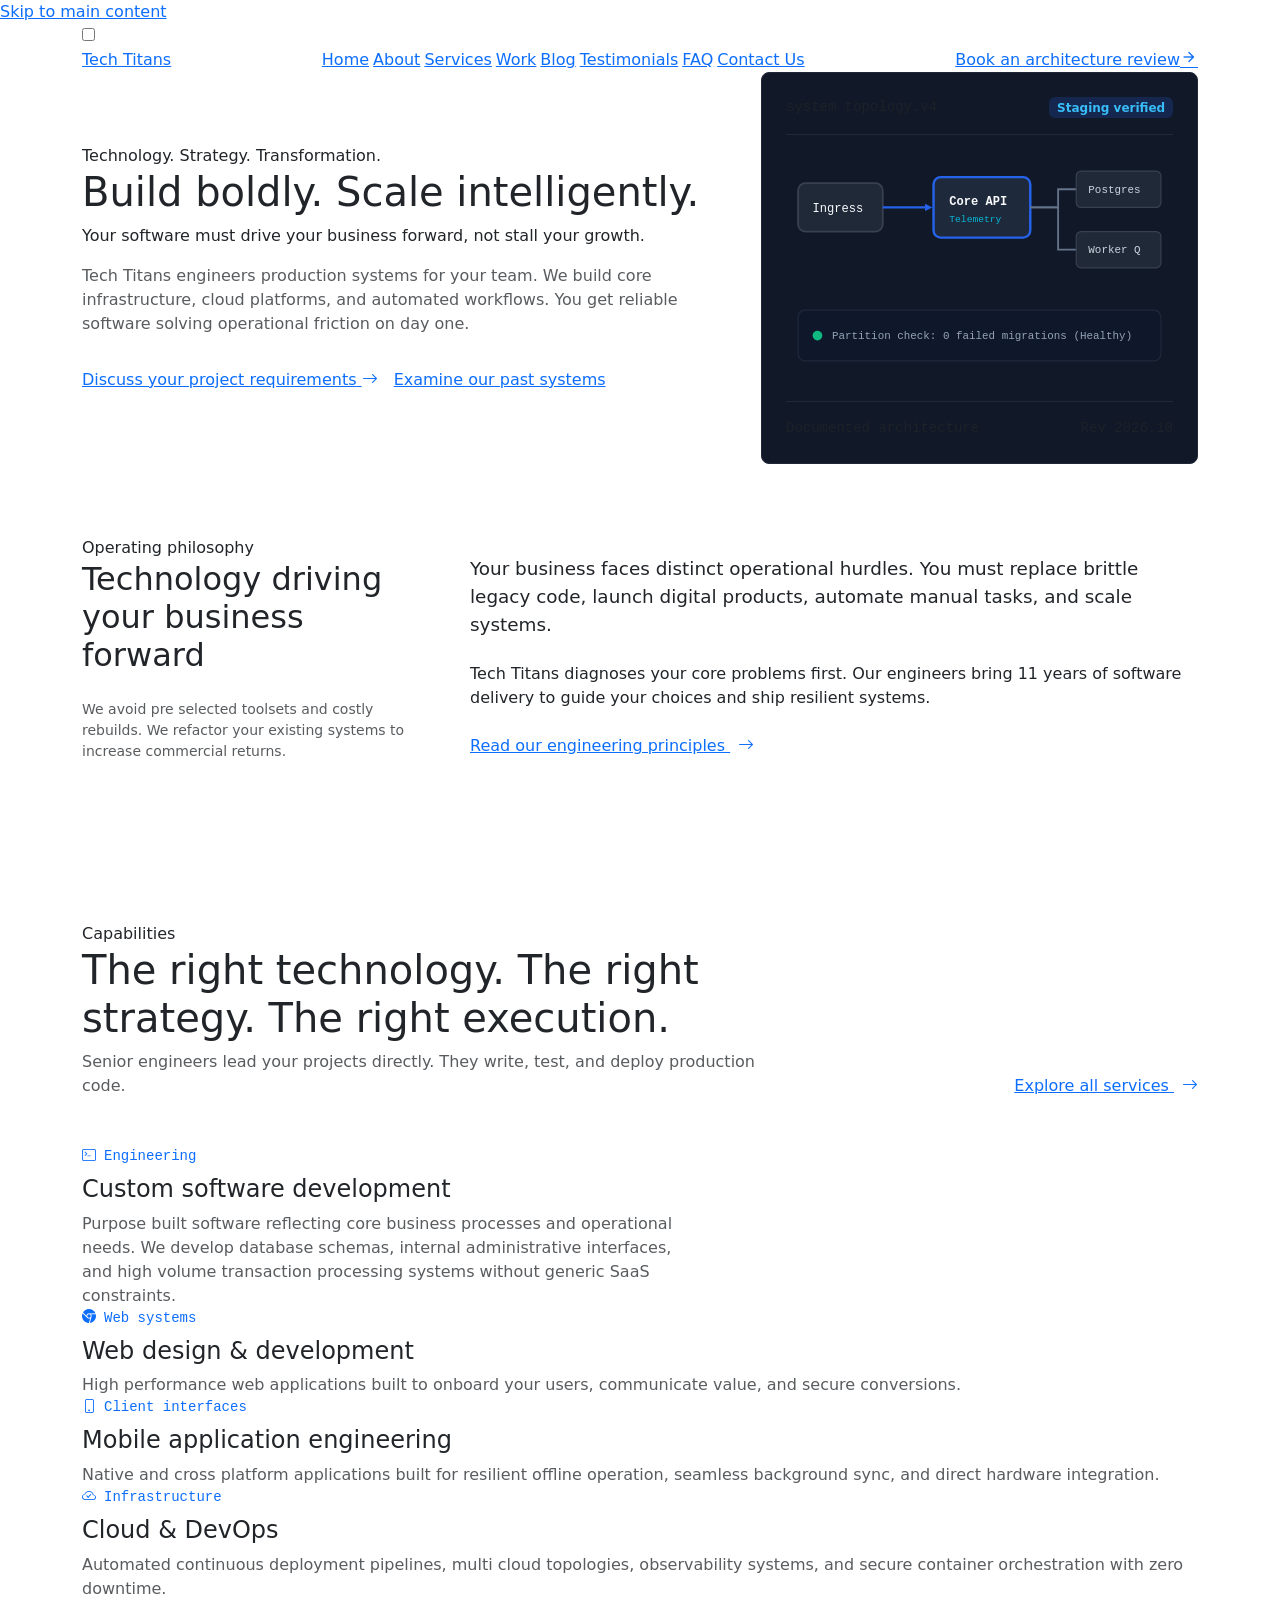
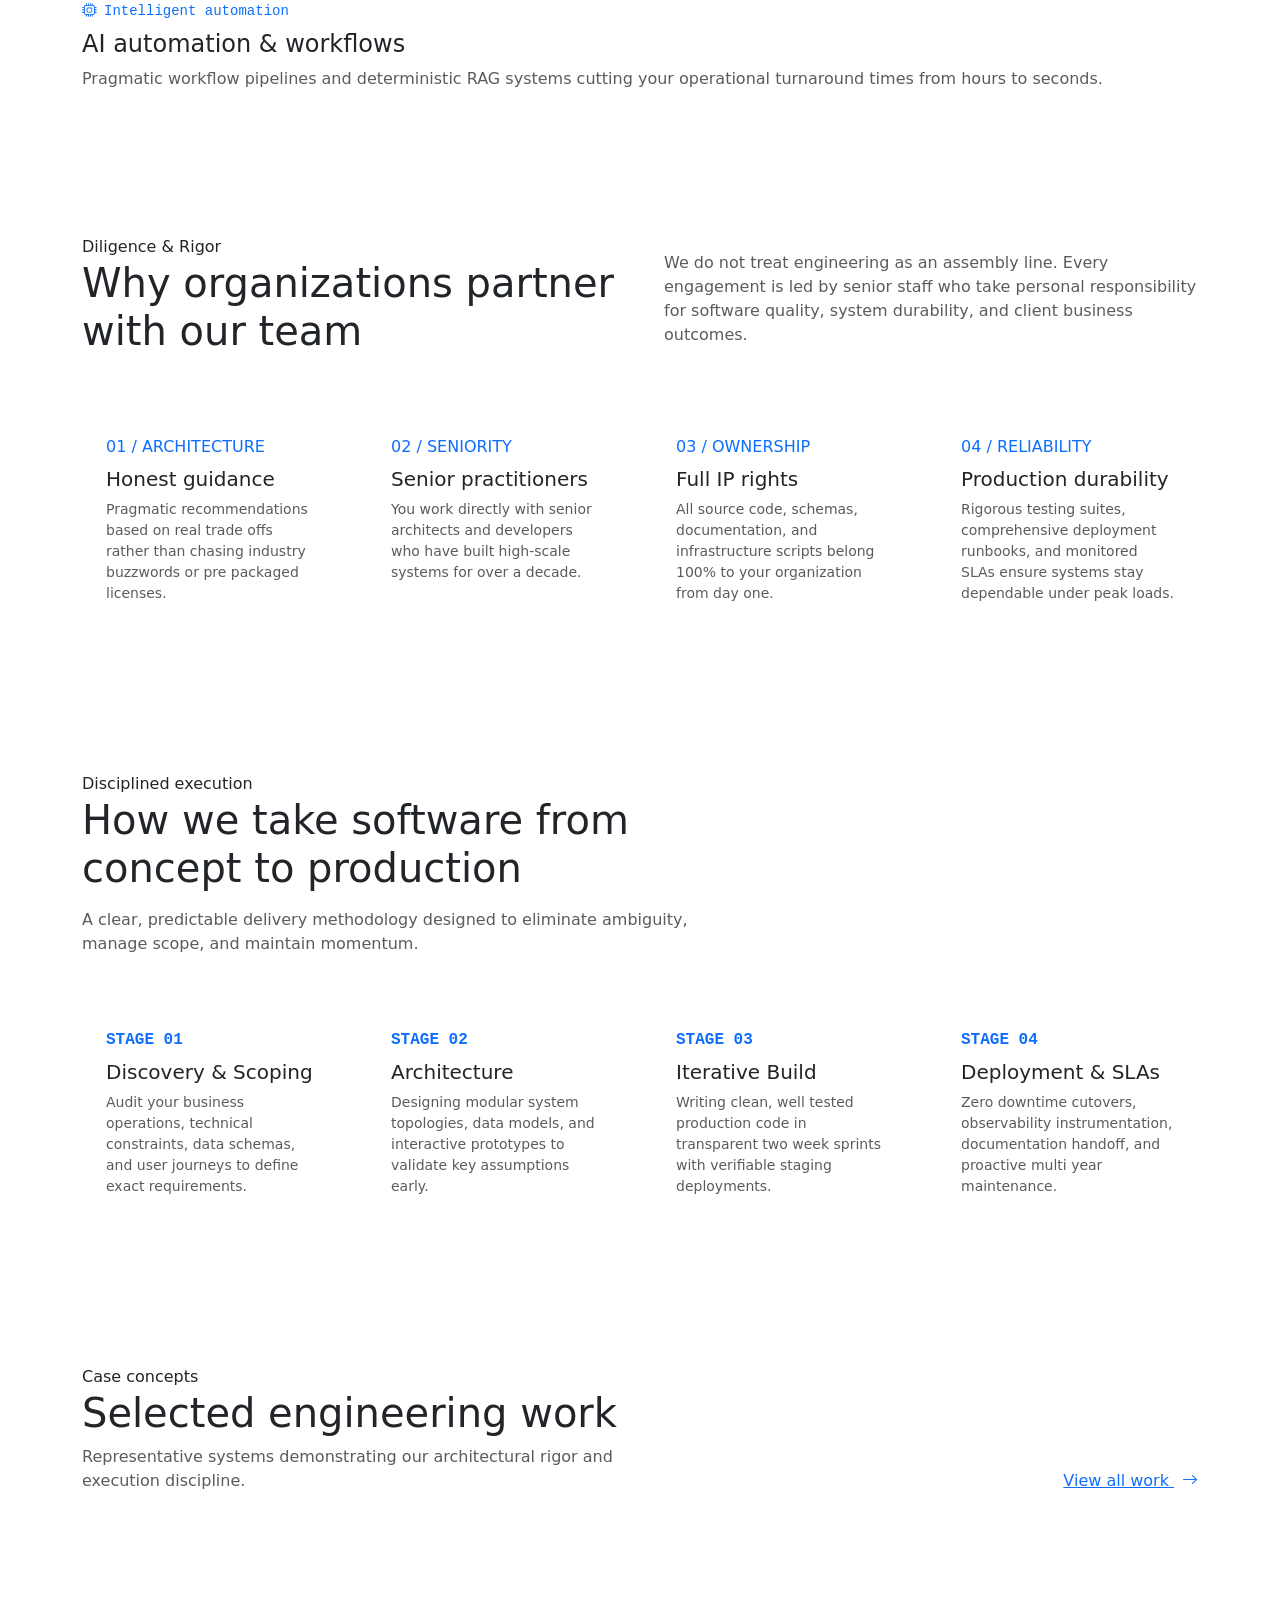
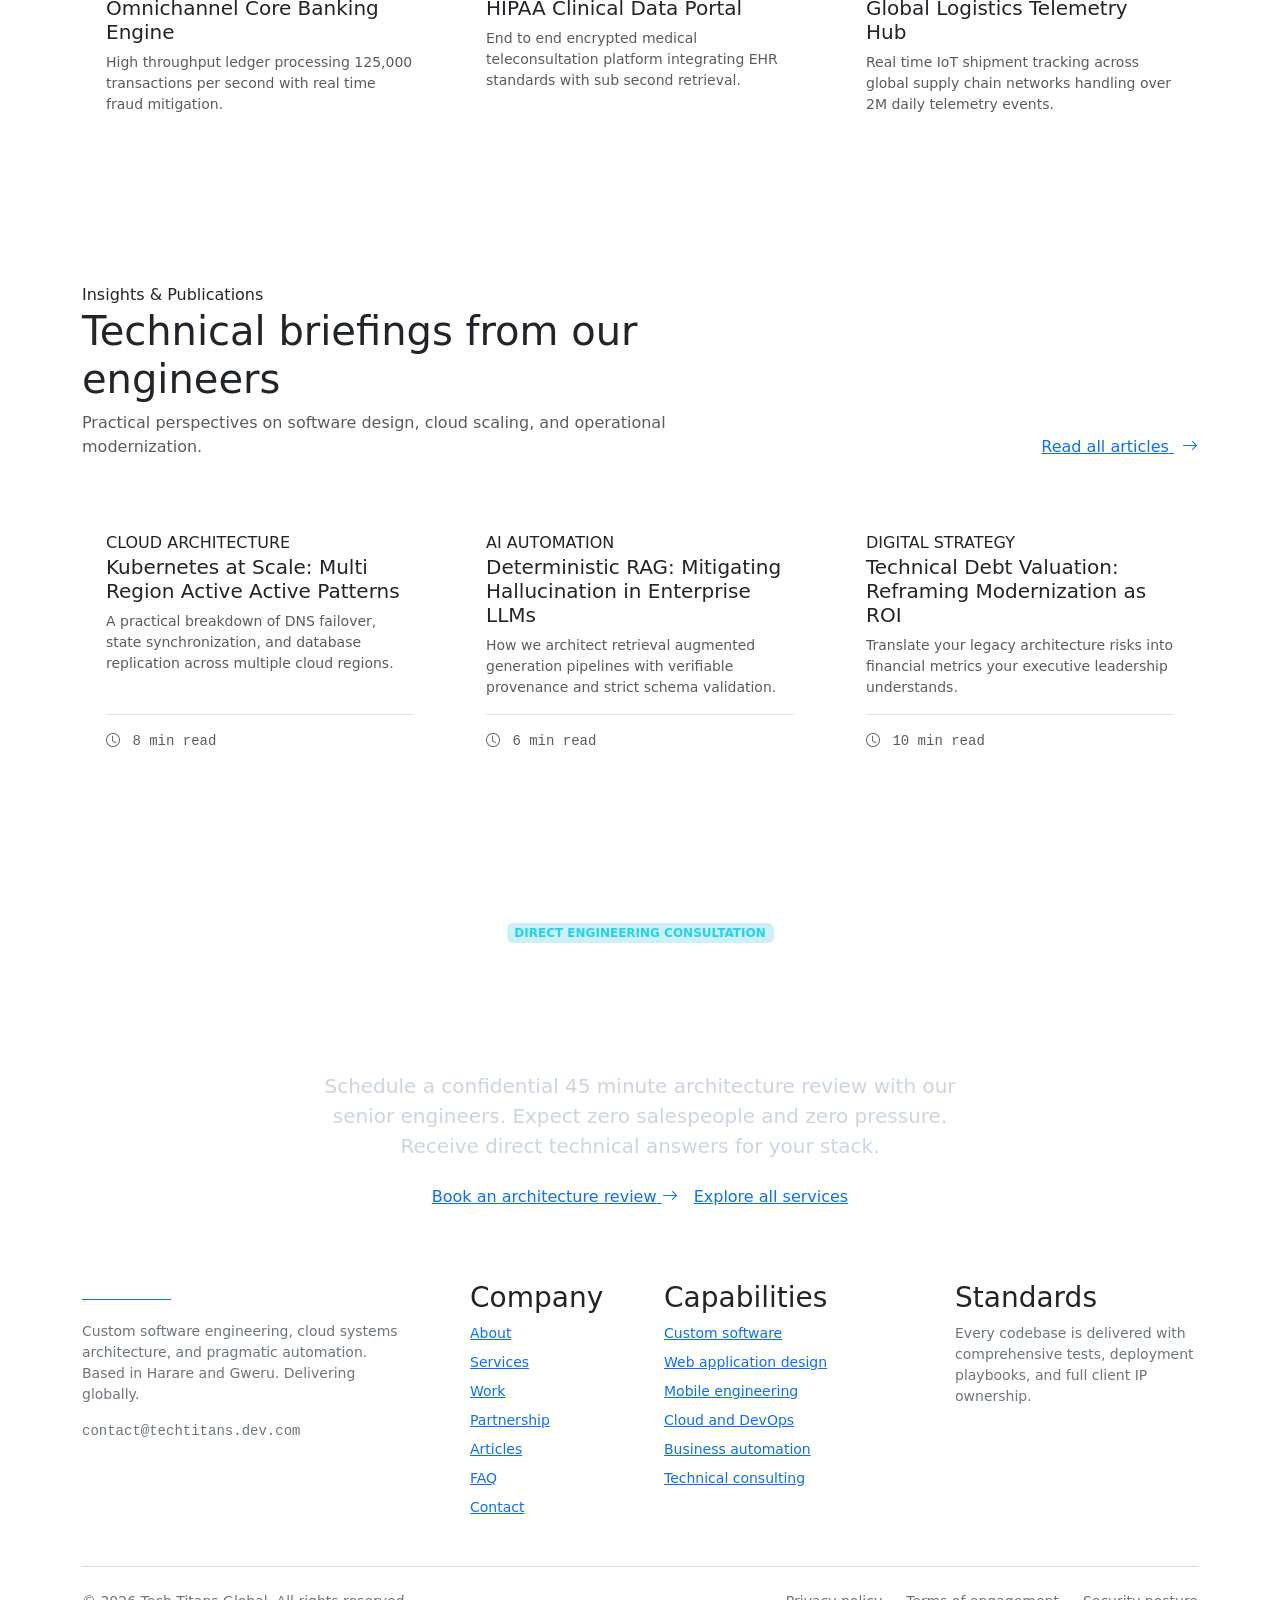
==== index.html @ 9d01aca1 "refactor: remove credibility metrics and stats sections, and strip hyphens from compound adjectives " ====
<!DOCTYPE html>
<html lang="en">
<head>
  <meta charset="UTF-8">
  <meta name="viewport" content="width=device-width, initial-scale=1.0">
  <title>Tech Titans | Custom Software Engineering &amp; Cloud Systems</title>

  <!-- Page-specific SEO metadata -->
  <meta name="description" content="Tech Titans engineers custom software, cloud infrastructure, and operational automation for mid-market and enterprise teams.">
  <meta name="keywords" content="custom software, cloud infrastructure, devops, workflow automation, technical consulting, enterprise digital systems">
  <meta name="author" content="Tech Titans Global">
  <link rel="canonical" href="https://techtitans.example.com/index.html">

  <link rel="icon" type="image/svg+xml" href="assets/icons/favicon.svg">

  <!-- Google Fonts: Manrope, Inter & Material Symbols Outlined -->
  <link rel="preconnect" href="https://fonts.googleapis.com">
  <link rel="preconnect" href="https://fonts.gstatic.com" crossorigin>
  <link href="https://fonts.googleapis.com/css2?family=Inter:wght@400;500;600;700&family=Manrope:wght@500;600;700;800&family=Material+Symbols+Outlined:opsz,wght,FILL,GRAD@24,400,0,0&display=swap" rel="stylesheet">

  <!-- Bootstrap 5.3 CSS & Icons -->
  <link href="https://cdn.jsdelivr.net/npm/bootstrap@5.3.3/dist/css/bootstrap.min.css" rel="stylesheet">
  <link rel="stylesheet" href="https://cdn.jsdelivr.net/npm/bootstrap-icons@1.11.3/font/bootstrap-icons.min.css">
  <link rel="stylesheet" href="assets/css/style.css">
</head>
<body>
  <a href="#main-content" class="skip-to-content">Skip to main content</a>

  <!-- BANNER -->
  <header role="banner" class="site-nav">
    <div class="container">
      <input type="checkbox" id="nav-toggle" class="nav-toggle-input" aria-label="Toggle navigation menu">
      <div class="d-flex align-items-center justify-content-between">
        <a href="index.html" class="brand-mark" aria-label="Tech Titans home">
          <span class="brand-square" aria-hidden="true"></span>
          <span>Tech Titans</span>
        </a>

        <nav aria-label="Primary navigation" class="d-none d-xl-flex align-items-center gap-1">
          <a href="index.html" class="nav-link-item active" aria-current="page">Home</a>
          <a href="about.html" class="nav-link-item">About</a>
          <a href="services.html" class="nav-link-item">Services</a>
          <a href="portfolio.html" class="nav-link-item">Work</a>
          <a href="blog.html" class="nav-link-item">Blog</a>
          <a href="testimonials.html" class="nav-link-item">Testimonials</a>
          <a href="faq.html" class="nav-link-item">FAQ</a>
          <a href="contact.html" class="nav-link-item">Contact Us</a>
        </nav>

        <div class="d-flex align-items-center gap-3">
          <a href="contact.html" class="action-btn action-btn-primary d-none d-sm-inline-flex">
            <span>Book an architecture review</span>
            <span class="material-symbols-outlined" style="font-size: 18px;">arrow_forward</span>
          </a>
          <label for="nav-toggle" class="nav-toggle-btn d-xl-none" aria-label="Toggle navigation menu">
            <span class="material-symbols-outlined">menu</span>
          </label>
        </div>
      </div>

      <!-- Mobile collapse menu -->
      <div class="mobile-nav-menu d-xl-none mt-3 pt-3 border-top" id="mobileNav">
        <div class="d-flex flex-column gap-1">
          <a href="index.html" class="nav-link-item active" aria-current="page">Home</a>
          <a href="about.html" class="nav-link-item">About</a>
          <a href="services.html" class="nav-link-item">Services</a>
          <a href="portfolio.html" class="nav-link-item">Work</a>
          <a href="blog.html" class="nav-link-item">Blog</a>
          <a href="testimonials.html" class="nav-link-item">Testimonials</a>
          <a href="faq.html" class="nav-link-item">FAQ</a>
          <a href="contact.html" class="nav-link-item">Contact Us</a>
          <a href="contact.html" class="action-btn action-btn-primary mt-2">
            <span>Book an architecture review</span>
          </a>
        </div>
      </div>
    </div>
  </header>

  <main id="main-content" role="main">
    <!-- 1. HERO SECTION -->
    <section class="hero-container" aria-labelledby="hero-heading">
      <div class="container">
        <div class="row align-items-center g-5">
          <div class="col-lg-7">
            <span class="eyebrow">Technology. Strategy. Transformation.</span>
            <h1 id="hero-heading" class="hero-title">
              Build boldly. Scale intelligently.
            </h1>
            <p class="hero-deck">
              Your software must drive your business forward, not stall your growth.
            </p>
            <p class="text-muted mb-4" style="max-width: 38rem;">
              Tech Titans engineers production systems for your team. We build core infrastructure, cloud platforms, and automated workflows. You get reliable software solving operational friction on day one.
            </p>

            <div class="d-flex flex-wrap gap-3 pt-2">
              <a href="contact.html" class="action-btn action-btn-primary">
                <span>Discuss your project requirements</span>
                <i class="bi bi-arrow-right"></i>
              </a>
              <a href="portfolio.html" class="action-btn action-btn-secondary">
                <span>Examine our past systems</span>
              </a>
            </div>
          </div>

          <!-- Technical Schematic Visual -->
          <div class="col-lg-5">
            <div class="hero-schematic p-4 border rounded-3" style="background-color: #111827; border-color: #1F2937 !important;">
              <div class="d-flex justify-content-between align-items-center pb-3 border-bottom" style="border-color: #1F2937 !important;">
                <span class="small font-monospace text-muted">system topology.v4</span>
                <span class="badge" style="background-color: rgba(37, 99, 235, 0.2); color: #38BDF8; font-weight: 600;">Staging verified</span>
              </div>
              <div class="my-4">
                <svg viewBox="0 0 320 180" class="w-100 h-auto" style="display: block;" role="img" aria-label="System architecture blueprint illustrating secure API gateway routing to core services and partitioned storage">
                  <rect x="10" y="20" width="70" height="40" rx="6" fill="#1F2937" stroke="#374151" stroke-width="1.5"/>
                  <text x="22" y="44" fill="#F8FAFC" font-size="10" font-family="'Geist Mono', monospace">Ingress</text>
                  <line x1="80" y1="40" x2="115" y2="40" stroke="#2563EB" stroke-width="2"/>
                  <polygon points="115,37 121,40 115,43" fill="#2563EB"/>

                  <rect x="122" y="15" width="80" height="50" rx="6" fill="#1E293B" stroke="#2563EB" stroke-width="2"/>
                  <text x="135" y="38" fill="#F8FAFC" font-size="10" font-family="'Geist Mono', monospace" font-weight="600">Core API</text>
                  <text x="135" y="52" fill="#06B6D4" font-size="8" font-family="'Geist Mono', monospace">Telemetry</text>

                  <path d="M 202 40 L 225 40 L 225 25 L 240 25" fill="none" stroke="#64748B" stroke-width="1.5"/>
                  <path d="M 202 40 L 225 40 L 225 75 L 240 75" fill="none" stroke="#64748B" stroke-width="1.5"/>

                  <rect x="240" y="10" width="70" height="30" rx="4" fill="#1F2937" stroke="#374151"/>
                  <text x="250" y="28" fill="#CBD5E1" font-size="9" font-family="'Geist Mono', monospace">Postgres</text>

                  <rect x="240" y="60" width="70" height="30" rx="4" fill="#1F2937" stroke="#374151"/>
                  <text x="250" y="78" fill="#CBD5E1" font-size="9" font-family="'Geist Mono', monospace">Worker Q</text>

                  <rect x="10" y="125" width="300" height="42" rx="6" fill="#0F172A" stroke="#1E293B"/>
                  <circle cx="26" cy="146" r="4" fill="#10B981"/>
                  <text x="38" y="149" fill="#94A3B8" font-size="9" font-family="'Geist Mono', monospace">Partition check: 0 failed migrations (Healthy)</text>
                </svg>
              </div>
              <div class="pt-3 border-top d-flex justify-content-between align-items-center" style="border-color: #1F2937 !important;">
                <span class="small text-muted font-monospace">Documented architecture</span>
                <span class="small font-monospace text-muted">Rev 2026.10</span>
              </div>
            </div>
          </div>
        </div>
      </div>
    </section>

    <!-- 2. INTRODUCTION SECTION -->
    <section class="section-canvas py-5" aria-labelledby="intro-heading">
      <div class="container py-4">
        <div class="row g-5 align-items-center">
          <div class="col-lg-4">
            <span class="eyebrow">Operating philosophy</span>
            <h2 id="intro-heading" class="h2 mb-4">Technology driving your business forward</h2>
            <p class="text-muted small">
              We avoid pre selected toolsets and costly rebuilds. We refactor your existing systems to increase commercial returns.
            </p>
          </div>
          <div class="col-lg-8">
            <p class="lead text-dark mb-4" style="font-size: 1.15rem; font-weight: 500;">
              Your business faces distinct operational hurdles. You must replace brittle legacy code, launch digital products, automate manual tasks, and scale systems.
            </p>
            <p class="text-body mb-4">
              Tech Titans diagnoses your core problems first. Our engineers bring 11 years of software delivery to guide your choices and ship resilient systems.
            </p>
            <div>
              <a href="about.html" class="action-btn action-btn-secondary">
                <span>Read our engineering principles</span>
                <i class="bi bi-arrow-right ms-2"></i>
              </a>
            </div>
          </div>
        </div>
      </div>
    </section>

    <!-- 4. SERVICES OVERVIEW (IN-CARD LINKS REMOVED) -->
    <section class="section-canvas py-5" aria-labelledby="services-heading">
      <div class="container py-4">
        <div class="d-flex flex-column flex-md-row justify-content-between align-items-md-end gap-3 mb-5">
          <div style="max-width: 44rem;">
            <span class="eyebrow">Capabilities</span>
            <h2 id="services-heading" class="h1 mb-2">
              The right technology. The right strategy. The right execution.
            </h2>
            <p class="text-muted mb-0">
              Senior engineers lead your projects directly. They write, test, and deploy production code.
            </p>
          </div>
          <a href="services.html" class="action-btn action-btn-secondary">
            <span>Explore all services</span>
            <i class="bi bi-arrow-right ms-2"></i>
          </a>
        </div>

        <div class="bento-grid">
          <!-- Item 1: Custom software -->
          <div class="bento-cell bento-col-8">
            <span class="font-monospace small text-primary mb-2 d-block"><i class="bi bi-terminal me-2"></i>Engineering</span>
            <h3 class="h4 mb-2 text-dark">Custom software development</h3>
            <p class="text-muted mb-0" style="max-width: 38rem;">
              Purpose built software reflecting core business processes and operational needs. We develop database schemas, internal administrative interfaces, and high volume transaction processing systems without generic SaaS constraints.
            </p>
          </div>

          <!-- Item 2: Web systems -->
          <div class="bento-cell bento-col-4">
            <span class="font-monospace small text-primary mb-2 d-block"><i class="bi bi-browser-chrome me-2"></i>Web systems</span>
            <h3 class="h4 mb-2 text-dark">Web design &amp; development</h3>
            <p class="text-muted mb-0">
              High performance web applications built to onboard your users, communicate value, and secure conversions.
            </p>
          </div>

          <!-- Item 3: Mobile development -->
          <div class="bento-cell bento-col-4">
            <span class="font-monospace small text-primary mb-2 d-block"><i class="bi bi-phone me-2"></i>Client interfaces</span>
            <h3 class="h4 mb-2 text-dark">Mobile application engineering</h3>
            <p class="text-muted mb-0">
              Native and cross platform applications built for resilient offline operation, seamless background sync, and direct hardware integration.
            </p>
          </div>

          <!-- Item 4: Cloud infrastructure -->
          <div class="bento-cell bento-col-4">
            <span class="font-monospace small text-primary mb-2 d-block"><i class="bi bi-cloud-check me-2"></i>Infrastructure</span>
            <h3 class="h4 mb-2 text-dark">Cloud &amp; DevOps</h3>
            <p class="text-muted mb-0">
              Automated continuous deployment pipelines, multi cloud topologies, observability systems, and secure container orchestration with zero downtime.
            </p>
          </div>

          <!-- Item 5: AI & Automation -->
          <div class="bento-cell bento-col-4">
            <span class="font-monospace small text-primary mb-2 d-block"><i class="bi bi-cpu me-2"></i>Intelligent automation</span>
            <h3 class="h4 mb-2 text-dark">AI automation &amp; workflows</h3>
            <p class="text-muted mb-0">
              Pragmatic workflow pipelines and deterministic RAG systems cutting your operational turnaround times from hours to seconds.
            </p>
          </div>
        </div>
      </div>
    </section>

    <!-- 5. WHY TECH TITANS -->
    <section class="section-striped py-5" aria-labelledby="why-heading">
      <div class="container py-4">
        <div class="row g-5 align-items-center mb-5">
          <div class="col-lg-6">
            <span class="eyebrow">Diligence &amp; Rigor</span>
            <h2 id="why-heading" class="h1">Why organizations partner with our team</h2>
          </div>
          <div class="col-lg-6">
            <p class="text-muted mb-0">
              We do not treat engineering as an assembly line. Every engagement is led by senior staff who take personal responsibility for software quality, system durability, and client business outcomes.
            </p>
          </div>
        </div>

        <div class="row g-4">
          <div class="col-md-6 col-lg-3">
            <div class="diligence-box p-4 h-100">
              <div class="eyebrow text-primary mb-2">01 / ARCHITECTURE</div>
              <h3 class="h5 mb-2 text-dark">Honest guidance</h3>
              <p class="text-muted small mb-0">
                Pragmatic recommendations based on real trade offs rather than chasing industry buzzwords or pre packaged licenses.
              </p>
            </div>
          </div>
          <div class="col-md-6 col-lg-3">
            <div class="diligence-box p-4 h-100">
              <div class="eyebrow text-primary mb-2">02 / SENIORITY</div>
              <h3 class="h5 mb-2 text-dark">Senior practitioners</h3>
              <p class="text-muted small mb-0">
                You work directly with senior architects and developers who have built high-scale systems for over a decade.
              </p>
            </div>
          </div>
          <div class="col-md-6 col-lg-3">
            <div class="diligence-box p-4 h-100">
              <div class="eyebrow text-primary mb-2">03 / OWNERSHIP</div>
              <h3 class="h5 mb-2 text-dark">Full IP rights</h3>
              <p class="text-muted small mb-0">
                All source code, schemas, documentation, and infrastructure scripts belong 100% to your organization from day one.
              </p>
            </div>
          </div>
          <div class="col-md-6 col-lg-3">
            <div class="diligence-box p-4 h-100">
              <div class="eyebrow text-primary mb-2">04 / RELIABILITY</div>
              <h3 class="h5 mb-2 text-dark">Production durability</h3>
              <p class="text-muted small mb-0">
                Rigorous testing suites, comprehensive deployment runbooks, and monitored SLAs ensure systems stay dependable under peak loads.
              </p>
            </div>
          </div>
        </div>
      </div>
    </section>

    <!-- 6. DELIVERY PROCESS -->
    <section class="section-canvas py-5" aria-labelledby="process-heading">
      <div class="container py-4">
        <div class="mb-5" style="max-width: 42rem;">
          <span class="eyebrow">Disciplined execution</span>
          <h2 id="process-heading" class="h1 mb-3">How we take software from concept to production</h2>
          <p class="text-muted">
            A clear, predictable delivery methodology designed to eliminate ambiguity, manage scope, and maintain momentum.
          </p>
        </div>

        <div class="row g-4">
          <div class="col-md-6 col-lg-3">
            <div class="process-card p-4 h-100">
              <span class="stage-index text-primary font-monospace fw-bold mb-2 d-block">STAGE 01</span>
              <h3 class="h5 mb-2 text-dark">Discovery &amp; Scoping</h3>
              <p class="text-muted small mb-0">
                Audit your business operations, technical constraints, data schemas, and user journeys to define exact requirements.
              </p>
            </div>
          </div>
          <div class="col-md-6 col-lg-3">
            <div class="process-card p-4 h-100">
              <span class="stage-index text-primary font-monospace fw-bold mb-2 d-block">STAGE 02</span>
              <h3 class="h5 mb-2 text-dark">Architecture</h3>
              <p class="text-muted small mb-0">
                Designing modular system topologies, data models, and interactive prototypes to validate key assumptions early.
              </p>
            </div>
          </div>
          <div class="col-md-6 col-lg-3">
            <div class="process-card p-4 h-100">
              <span class="stage-index text-primary font-monospace fw-bold mb-2 d-block">STAGE 03</span>
              <h3 class="h5 mb-2 text-dark">Iterative Build</h3>
              <p class="text-muted small mb-0">
                Writing clean, well tested production code in transparent two week sprints with verifiable staging deployments.
              </p>
            </div>
          </div>
          <div class="col-md-6 col-lg-3">
            <div class="process-card p-4 h-100">
              <span class="stage-index text-primary font-monospace fw-bold mb-2 d-block">STAGE 04</span>
              <h3 class="h5 mb-2 text-dark">Deployment &amp; SLAs</h3>
              <p class="text-muted small mb-0">
                Zero downtime cutovers, observability instrumentation, documentation handoff, and proactive multi year maintenance.
              </p>
            </div>
          </div>
        </div>
      </div>
    </section>

    <!-- 7. PORTFOLIO SNAPSHOT (IN-CARD LINKS REMOVED) -->
    <section class="section-striped py-5" aria-labelledby="portfolio-heading">
      <div class="container py-4">
        <div class="d-flex flex-column flex-md-row justify-content-between align-items-md-end gap-3 mb-5">
          <div style="max-width: 38rem;">
            <span class="eyebrow">Case concepts</span>
            <h2 id="portfolio-heading" class="h1 mb-2">Selected engineering work</h2>
            <p class="text-muted mb-0">Representative systems demonstrating our architectural rigor and execution discipline.</p>
          </div>
          <a href="portfolio.html" class="action-btn action-btn-secondary">
            <span>View all work</span>
            <i class="bi bi-arrow-right ms-2"></i>
          </a>
        </div>

        <div class="row g-4">
          <div class="col-lg-4">
            <div class="case-card h-100 overflow-hidden">
              <div class="p-4">
                <span class="badge mb-2">FINTECH</span>
                <h3 class="h5 mb-2 text-dark">Omnichannel Core Banking Engine</h3>
                <p class="text-muted small mb-0">High throughput ledger processing 125,000 transactions per second with real time fraud mitigation.</p>
              </div>
            </div>
          </div>
          <div class="col-lg-4">
            <div class="case-card h-100 overflow-hidden">
              <div class="p-4">
                <span class="badge mb-2">HEALTHCARE</span>
                <h3 class="h5 mb-2 text-dark">HIPAA Clinical Data Portal</h3>
                <p class="text-muted small mb-0">End to end encrypted medical teleconsultation platform integrating EHR standards with sub second retrieval.</p>
              </div>
            </div>
          </div>
          <div class="col-lg-4">
            <div class="case-card h-100 overflow-hidden">
              <div class="p-4">
                <span class="badge mb-2">LOGISTICS</span>
                <h3 class="h5 mb-2 text-dark">Global Logistics Telemetry Hub</h3>
                <p class="text-muted small mb-0">Real time IoT shipment tracking across global supply chain networks handling over 2M daily telemetry events.</p>
              </div>
            </div>
          </div>
        </div>
      </div>
    </section>

    <!-- 8. RECENT BRIEFINGS (IN-CARD LINKS REMOVED) -->
    <section class="section-canvas py-5" aria-labelledby="articles-heading">
      <div class="container py-4">
        <div class="d-flex flex-column flex-md-row justify-content-between align-items-md-end gap-3 mb-5">
          <div style="max-width: 38rem;">
            <span class="eyebrow">Insights &amp; Publications</span>
            <h2 id="articles-heading" class="h1 mb-2">Technical briefings from our engineers</h2>
            <p class="text-muted mb-0">Practical perspectives on software design, cloud scaling, and operational modernization.</p>
          </div>
          <a href="blog.html" class="action-btn action-btn-secondary">
            <span>Read all articles</span>
            <i class="bi bi-arrow-right ms-2"></i>
          </a>
        </div>

        <div class="row g-4">
          <div class="col-md-6 col-lg-4">
            <div class="article-grid-card p-4 h-100 d-flex flex-column justify-content-between">
              <div>
                <span class="article-cat-tag mb-3">CLOUD ARCHITECTURE</span>
                <h3 class="h5 mb-2 text-dark">Kubernetes at Scale: Multi Region Active Active Patterns</h3>
                <p class="text-muted small mb-0">A practical breakdown of DNS failover, state synchronization, and database replication across multiple cloud regions.</p>
              </div>
              <div class="pt-3 mt-3 border-top text-muted small font-monospace">
                <span><i class="bi bi-clock me-1"></i> 8 min read</span>
              </div>
            </div>
          </div>

          <div class="col-md-6 col-lg-4">
            <div class="article-grid-card p-4 h-100 d-flex flex-column justify-content-between">
              <div>
                <span class="article-cat-tag mb-3">AI AUTOMATION</span>
                <h3 class="h5 mb-2 text-dark">Deterministic RAG: Mitigating Hallucination in Enterprise LLMs</h3>
                <p class="text-muted small mb-0">How we architect retrieval augmented generation pipelines with verifiable provenance and strict schema validation.</p>
              </div>
              <div class="pt-3 mt-3 border-top text-muted small font-monospace">
                <span><i class="bi bi-clock me-1"></i> 6 min read</span>
              </div>
            </div>
          </div>

          <div class="col-md-6 col-lg-4">
            <div class="article-grid-card p-4 h-100 d-flex flex-column justify-content-between">
              <div>
                <span class="article-cat-tag mb-3">DIGITAL STRATEGY</span>
                <h3 class="h5 mb-2 text-dark">Technical Debt Valuation: Reframing Modernization as ROI</h3>
                <p class="text-muted small mb-0">Translate your legacy architecture risks into financial metrics your executive leadership understands.</p>
              </div>
              <div class="pt-3 mt-3 border-top text-muted small font-monospace">
                <span><i class="bi bi-clock me-1"></i> 10 min read</span>
              </div>
            </div>
          </div>
        </div>
      </div>
    </section>

    <!-- 9. CTA WELL -->
    <section class="section-striped py-5" aria-labelledby="cta-heading">
      <div class="container py-4">
        <div class="cta-well text-center" style="max-width: 54rem; margin: 0 auto;">
          <span class="badge mb-3" style="background-color: rgba(6, 182, 212, 0.2) !important; color: #22D3EE !important; border-color: rgba(6, 182, 212, 0.4) !important;">
            DIRECT ENGINEERING CONSULTATION
          </span>
          <h2 id="cta-heading" class="display-6 fw-bold mb-3 text-white">Ready to modernize your technical infrastructure?</h2>
          <p class="lead mb-4 mx-auto" style="max-width: 42rem; color: #CBD5E1;">
            Schedule a confidential 45 minute architecture review with our senior engineers. Expect zero salespeople and zero pressure. Receive direct technical answers for your stack.
          </p>
          <div class="d-flex flex-wrap justify-content-center gap-3">
            <a href="contact.html" class="action-btn action-btn-primary">
              <span>Book an architecture review</span>
              <i class="bi bi-arrow-right"></i>
            </a>
            <a href="services.html" class="action-btn action-btn-secondary">
              <span>Explore all services</span>
            </a>
          </div>
        </div>
      </div>
    </section>
  </main>

  <!-- STANDARDIZED BOOTSTRAP FOOTER -->
  <footer role="contentinfo" class="site-footer">
    <div class="container">
      <div class="row g-4 g-lg-5 mb-5">
        <div class="col-lg-4">
          <a href="index.html" class="brand-mark mb-3 d-inline-flex" aria-label="Tech Titans home">
            <span class="brand-square" aria-hidden="true"></span>
            <span class="text-white">Tech Titans</span>
          </a>
          <p class="text-secondary small pe-lg-4 mb-3">
            Custom software engineering, cloud systems architecture, and pragmatic automation. Based in Harare and Gweru. Delivering globally.
          </p>
          <div class="font-monospace small">
            <a href="mailto:contact@techtitans.example.com" class="text-secondary text-decoration-none">
              contact@techtitans.dev.com
            </a>
          </div>
        </div>

        <div class="col-6 col-md-3 col-lg-2">
          <h3 class="footer-col-title">Company</h3>
          <ul class="list-unstyled mb-0 d-flex flex-column gap-2 small">
            <li><a href="about.html">About</a></li>
            <li><a href="services.html">Services</a></li>
            <li><a href="portfolio.html">Work</a></li>
            <li><a href="testimonials.html">Partnership</a></li>
            <li><a href="blog.html">Articles</a></li>
            <li><a href="faq.html">FAQ</a></li>
            <li><a href="contact.html">Contact</a></li>
          </ul>
        </div>

        <div class="col-6 col-md-3 col-lg-3">
          <h3 class="footer-col-title">Capabilities</h3>
          <ul class="list-unstyled mb-0 d-flex flex-column gap-2 small">
            <li><a href="services.html#custom-software">Custom software</a></li>
            <li><a href="services.html#web-development">Web application design</a></li>
            <li><a href="services.html#mobile-development">Mobile engineering</a></li>
            <li><a href="services.html#cloud-devops">Cloud and DevOps</a></li>
            <li><a href="services.html#ai-automation">Business automation</a></li>
            <li><a href="services.html#it-consulting">Technical consulting</a></li>
          </ul>
        </div>

        <div class="col-md-6 col-lg-3">
          <h3 class="footer-col-title">Standards</h3>
          <p class="small text-secondary mb-0">
            Every codebase is delivered with comprehensive tests, deployment playbooks, and full client IP ownership.
          </p>
        </div>
      </div>

      <div class="pt-4 border-top border-secondary border-opacity-25 d-flex flex-column flex-sm-row justify-content-between align-items-center gap-3 small text-secondary">
        <div>
          &copy; 2026 Tech Titans Global. All rights reserved.
        </div>
        <div class="d-flex gap-4">
          <a href="#" class="text-secondary text-decoration-none">Privacy policy</a>
          <a href="#" class="text-secondary text-decoration-none">Terms of engagement</a>
          <a href="#" class="text-secondary text-decoration-none">Security posture</a>
        </div>
      </div>
    </div>
  </footer>
</body>
</html>
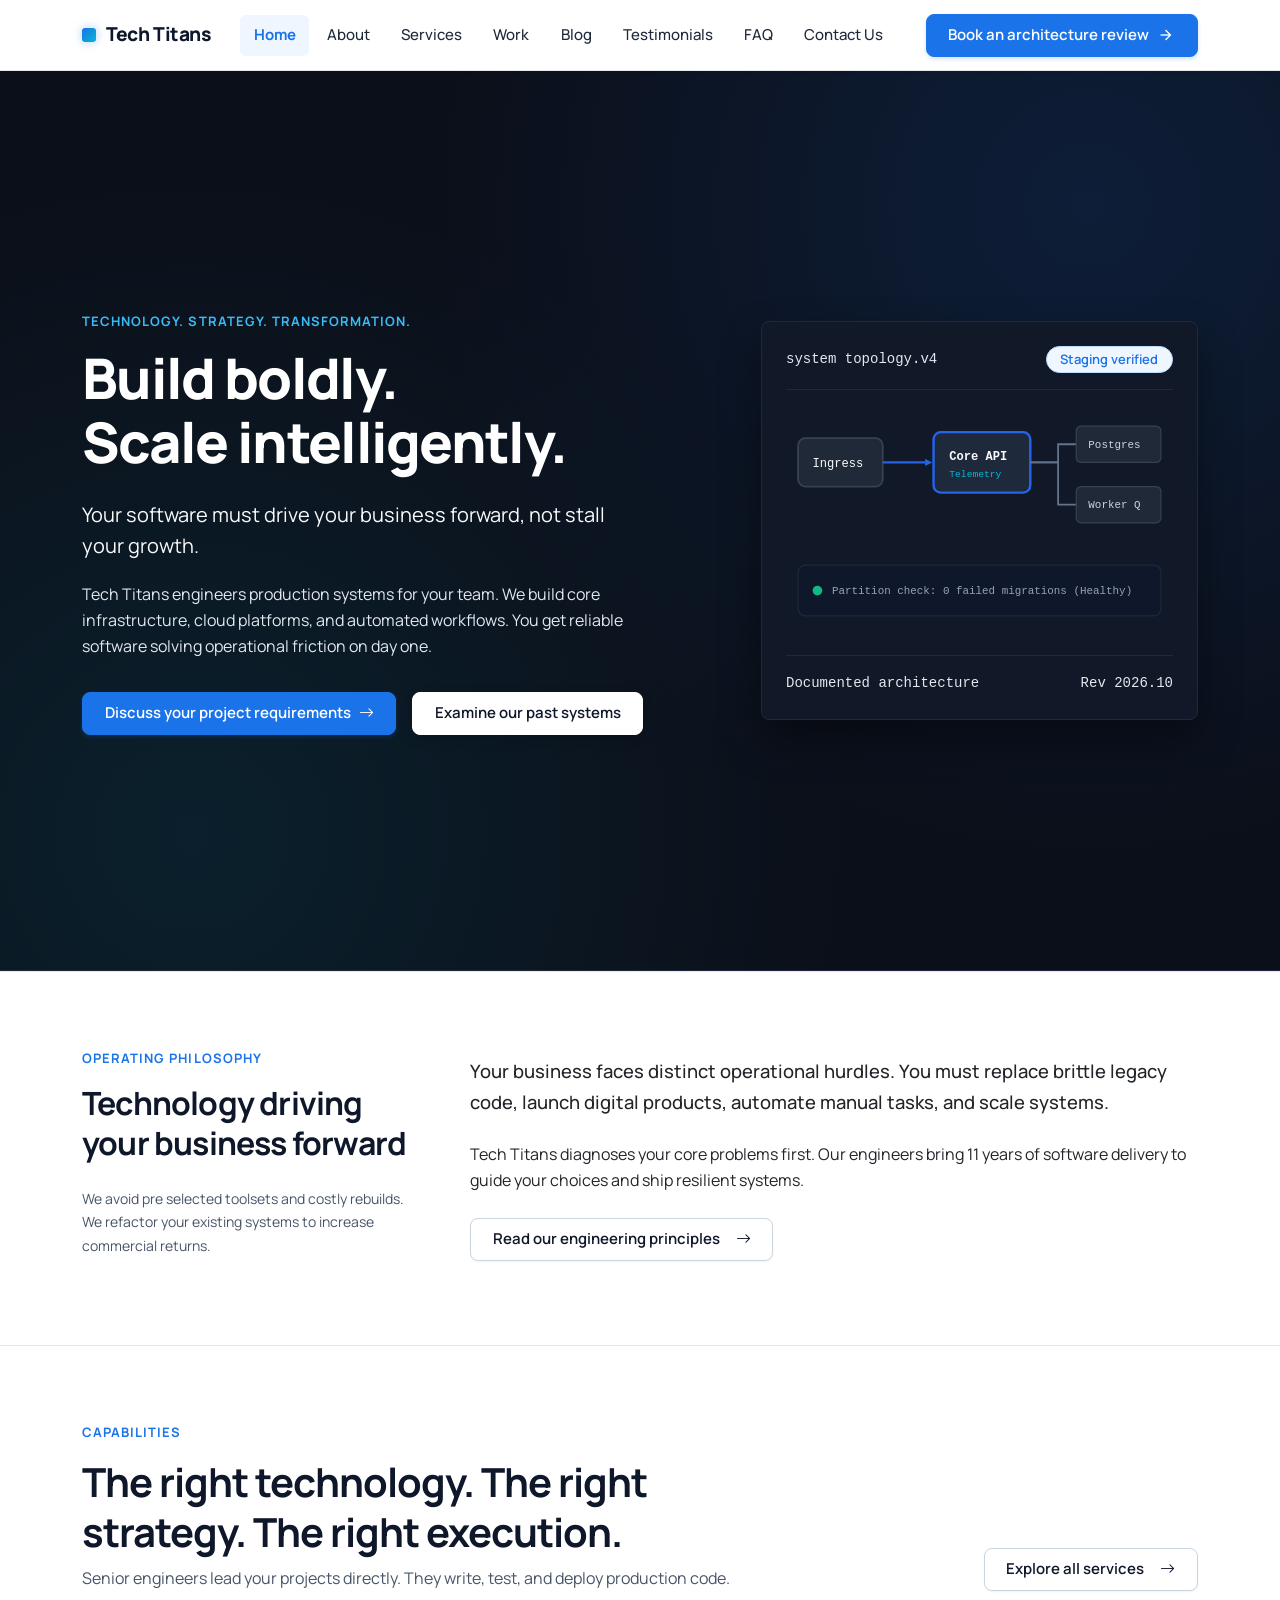
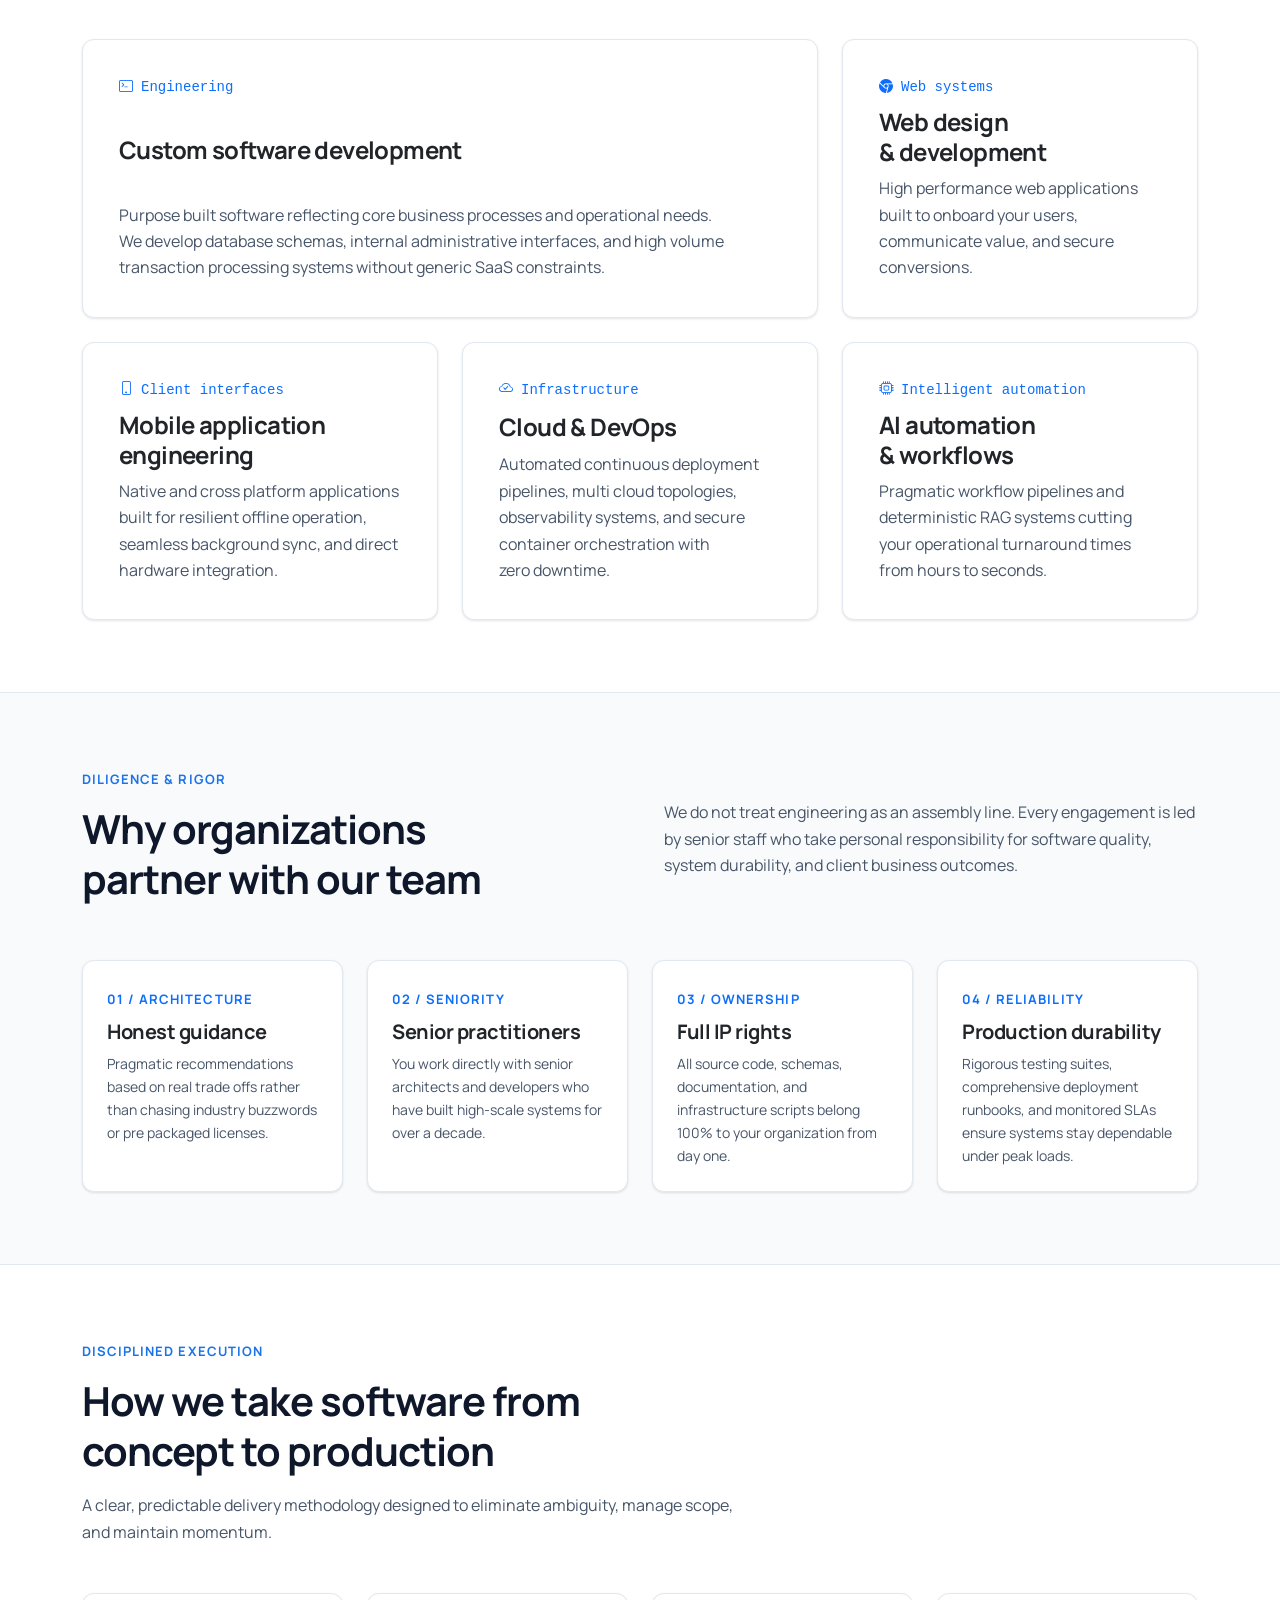
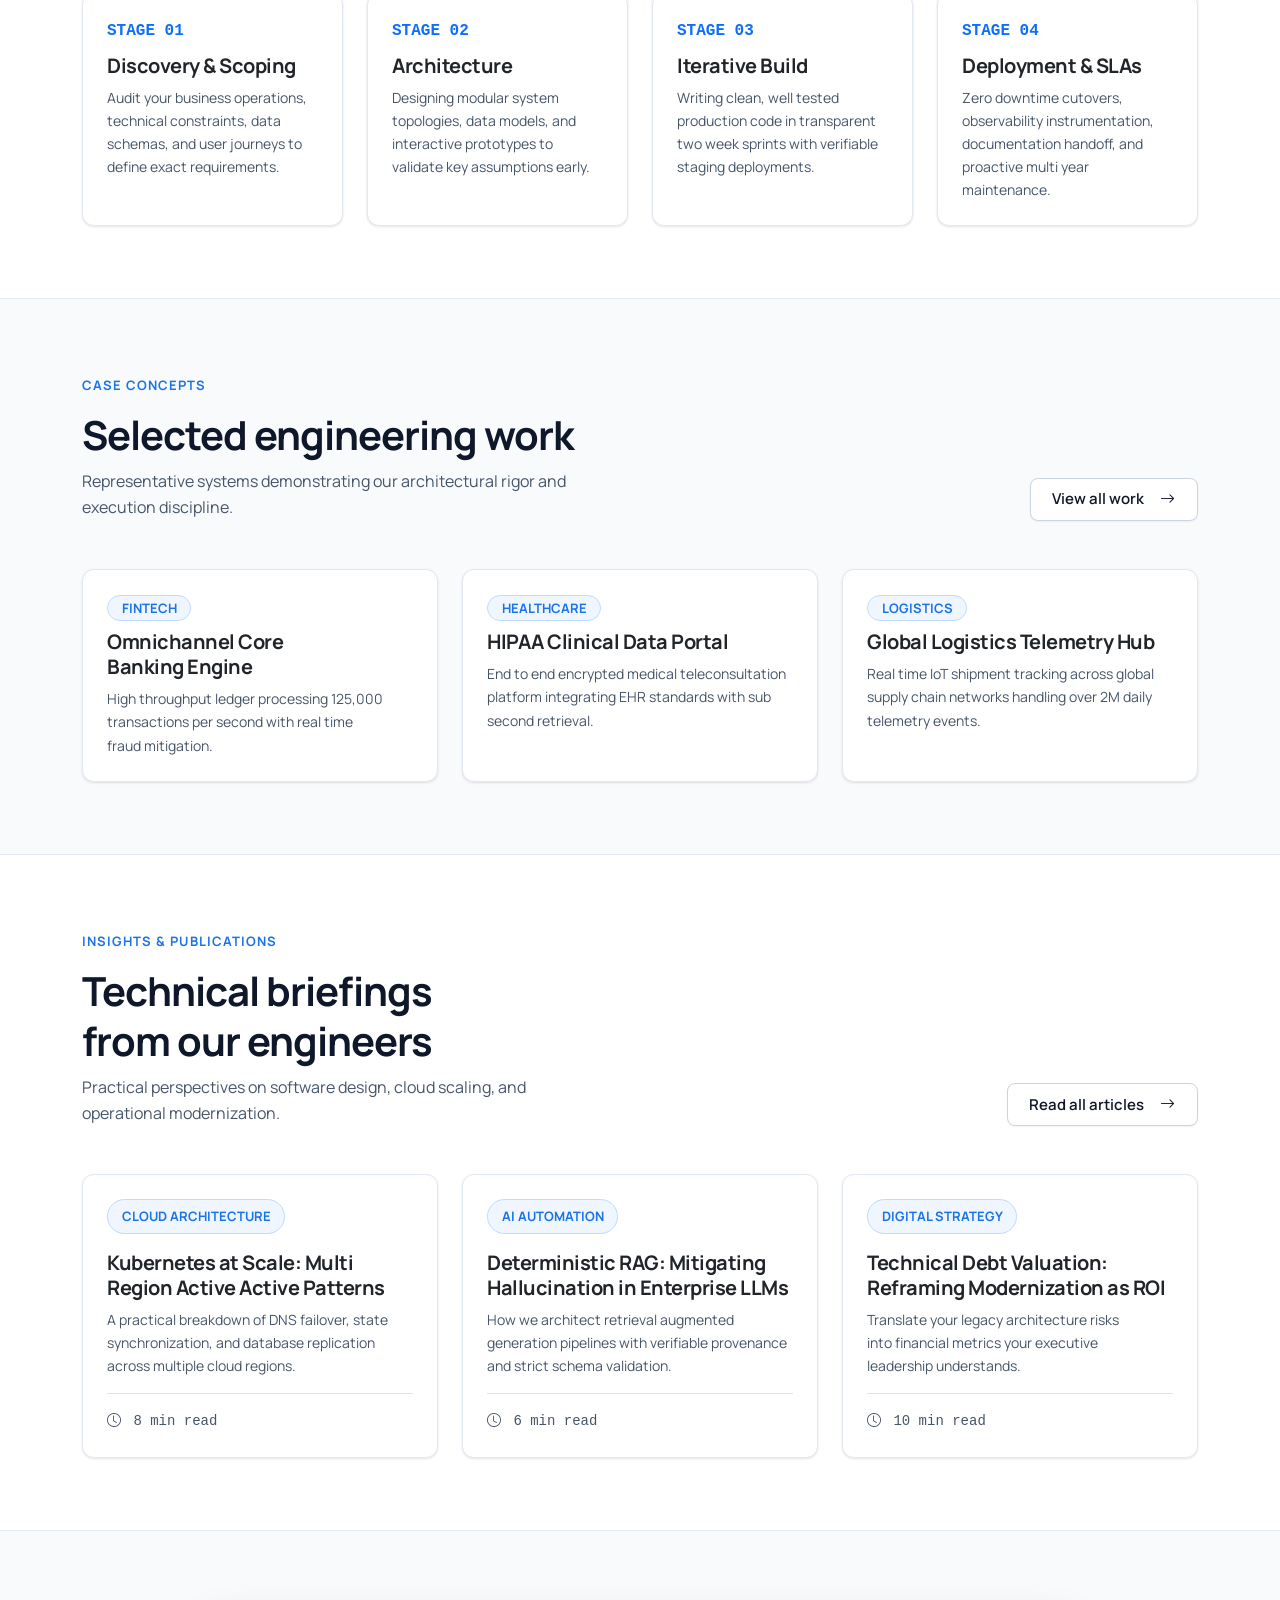
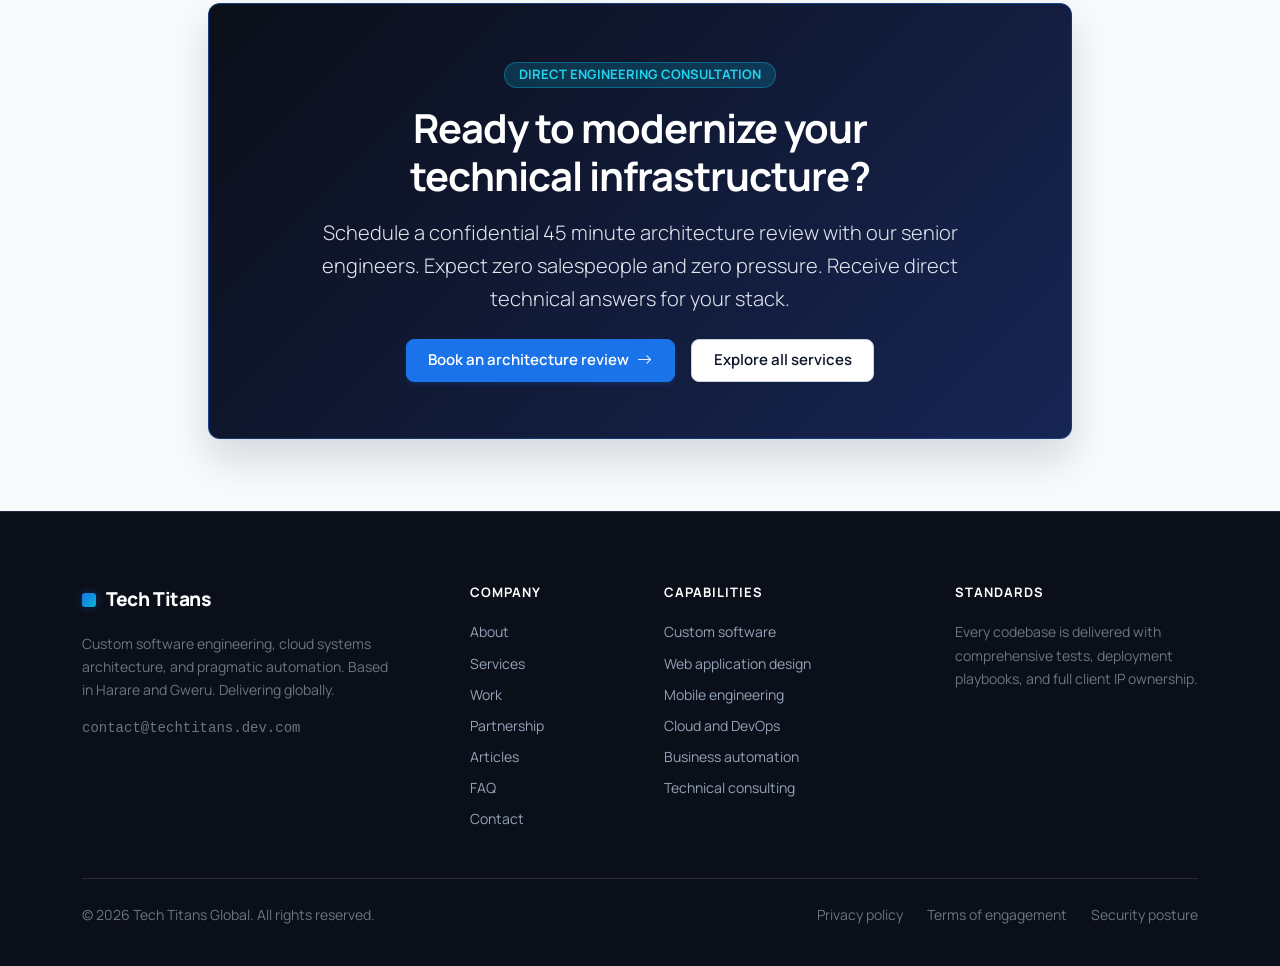
==== commit df5b88c1: "refactor: update domain, company locations, and add about hero asset across pages" ====
--- a/index.html
+++ b/index.html
@@ -9,7 +9,7 @@
   <meta name="description" content="Tech Titans engineers custom software, cloud infrastructure, and operational automation for mid-market and enterprise teams.">
   <meta name="keywords" content="custom software, cloud infrastructure, devops, workflow automation, technical consulting, enterprise digital systems">
   <meta name="author" content="Tech Titans Global">
-  <link rel="canonical" href="https://techtitans.example.com/index.html">
+  <link rel="canonical" href="https://techtitans.dev.com/index.html">
 
   <link rel="icon" type="image/svg+xml" href="assets/icons/favicon.svg">
 
@@ -495,7 +495,7 @@
             Custom software engineering, cloud systems architecture, and pragmatic automation. Based in Harare and Gweru. Delivering globally.
           </p>
           <div class="font-monospace small">
-            <a href="mailto:contact@techtitans.example.com" class="text-secondary text-decoration-none">
+            <a href="mailto:contact@techtitans.dev.com" class="text-secondary text-decoration-none">
               contact@techtitans.dev.com
             </a>
           </div>
--- a/assets/css/style.css
+++ b/assets/css/style.css
@@ -0,0 +1,912 @@
+/* ==========================================================================
+   TECH TITANS — ENTERPRISE STYLESHEET
+   Design System: Microsoft Simplicity & Alphabet Technical Rigor
+   High Contrast (WCAG AAA) • Pure HTML5 + Bootstrap 5.3 CSS + Custom CSS
+   Google Fonts Icons (Material Symbols Outlined) • Zero JavaScript
+   ========================================================================== */
+
+:root {
+  /* ==========================================================================
+     BRAND COLOR PALETTE (Microsoft Simplicity + Alphabet Silicon Valley Blue)
+     High contrast, crystalline legibility, zero ambiguity.
+     ========================================================================== */
+  --tt-navy-primary: #0F172A;
+  --tt-navy-secondary: #1E293B;
+  --tt-navy-dark: #0B0F19;
+
+  /* Enterprise Blue (Microsoft / Silicon Valley Flagship Accent) */
+  --tt-blue-electric: #1A73E8;
+  --tt-blue-hover: #1557B0;
+  --tt-blue-active: #0D47A1;
+  --tt-blue-light: #EFF6FF;
+  --tt-blue-border: #BFDBFE;
+
+  /* Secondary Accents */
+  --tt-cyan-accent: #06B6D4;
+  --tt-cyan-dark: #0891B2;
+  --tt-emerald: #10B981;
+  --tt-amber: #D97706;
+  --tt-red: #DC2626;
+
+  /* Surface Hierarchy */
+  --surface-canvas: #FFFFFF;
+  --surface-striped: #F8FAFC; /* Uniform alternating section tone */
+  --surface-card: #FFFFFF;
+  --surface-subtle: #F1F5F9;
+  --surface-panel: #FFFFFF;
+  --surface-hero: #0B0F19;    /* Executive anchor hero */
+  --surface-footer: #0B0F19;  /* Grounded anchor footer */
+  --surface-nav: #FFFFFF;     /* Microsoft clean white navigation */
+
+  /* High-Contrast Text Palette (WCAG AAA Exceeded) */
+  --text-bright: #0F172A;     /* Obsidian headings (16.2:1 against white) */
+  --text-body: #1E293B;       /* Slate 800 body copy (13.5:1 against white) */
+  --text-muted: #475569;      /* Slate 600 secondary (5.8:1 against white) */
+  --text-subtle: #64748B;     /* Slate 500 tertiary */
+  --text-on-dark: #FFFFFF;    /* 17.5:1 against #0B0F19 */
+  --text-on-dark-lead: #F8FAFC;
+  --text-on-dark-body: #E2E8F0;
+  --text-on-dark-muted: #CBD5E1;
+
+  /* Borders */
+  --border-quiet: #E2E8F0;    /* Razor-sharp 1px dividers */
+  --border-strong: #CBD5E1;
+  --border-accent: #1A73E8;
+  --border-dark: #1E293B;
+  --border-nav: #E5E7EB;
+
+  /* Primary Accent Mapping */
+  --accent: #1A73E8;
+  --accent-hover: #1557B0;
+  --accent-tint: #EFF6FF;
+  --accent-border: #BFDBFE;
+
+  /* Typography */
+  --font-main: 'Manrope', 'Inter', -apple-system, BlinkMacSystemFont, 'Segoe UI', Roboto, sans-serif;
+  --font-code: 'Geist Mono', monospace;
+
+  /* Elevations & Concentric Radii */
+  --radius-outer: 12px;
+  --radius-mid: 8px;
+  --radius-inner: 6px;
+  --radius-pill: 9999px;
+
+  --shadow-flat: 0 1px 2px rgba(15, 23, 42, 0.05);
+  --shadow-card: 0 1px 3px rgba(15, 23, 42, 0.08), 0 1px 2px rgba(15, 23, 42, 0.04);
+  --shadow-raised: 0 4px 14px rgba(15, 23, 42, 0.08), 0 2px 4px rgba(15, 23, 42, 0.04);
+  --shadow-hover: 0 12px 28px -4px rgba(15, 23, 42, 0.12), 0 6px 12px -2px rgba(15, 23, 42, 0.06);
+
+  /* Transitions */
+  --transition-fast: 0.15s ease-in-out;
+  --transition-base: 0.25s ease-in-out;
+}
+
+/* Base Resets */
+*, *::before, *::after {
+  box-sizing: border-box;
+}
+
+html {
+  scroll-behavior: smooth;
+  scroll-padding-top: 80px;
+}
+
+body {
+  font-family: var(--font-main);
+  background-color: var(--surface-canvas);
+  color: var(--text-body);
+  line-height: 1.65;
+  font-size: 1rem;
+  overflow-x: hidden;
+  -webkit-font-smoothing: antialiased;
+  -moz-osx-font-smoothing: grayscale;
+  margin: 0;
+  position: relative;
+}
+
+/* Headings */
+h1, h2, h3, h4, h5, h6,
+.h1, .h2, .h3, .h4, .h5, .h6 {
+  font-family: var(--font-main);
+  color: var(--text-bright);
+  font-weight: 700;
+  line-height: 1.25;
+  letter-spacing: -0.025em;
+  text-wrap: balance;
+}
+
+p, li, blockquote {
+  color: var(--text-body);
+  text-wrap: pretty;
+}
+
+a {
+  color: var(--accent);
+  text-decoration: none;
+  transition: color var(--transition-fast);
+}
+
+a:hover {
+  color: var(--accent-hover);
+}
+
+:focus-visible {
+  outline: 2px solid var(--accent);
+  outline-offset: 3px;
+}
+
+.texture-overlay {
+  display: none !important;
+}
+
+/* Google Fonts Icons: Material Symbols Outlined */
+.material-symbols-outlined {
+  font-family: 'Material Symbols Outlined';
+  font-weight: normal;
+  font-style: normal;
+  font-size: 20px;
+  line-height: 1;
+  letter-spacing: normal;
+  text-transform: none;
+  display: inline-flex;
+  align-items: center;
+  justify-content: center;
+  vertical-align: middle;
+  -webkit-font-smoothing: antialiased;
+}
+
+/* Screen reader skip link */
+.skip-to-content {
+  position: absolute;
+  top: -60px;
+  left: 1rem;
+  background: var(--accent);
+  color: #FFFFFF;
+  padding: 0.5rem 1rem;
+  z-index: 1040;
+  border-radius: var(--radius-inner);
+  transition: top var(--transition-fast);
+  font-weight: 600;
+  font-size: 0.875rem;
+}
+
+.skip-to-content:focus {
+  top: 1rem;
+  outline: 2px solid #FFFFFF;
+}
+
+/* ==========================================================================
+   NAVIGATION BAR (Microsoft Simplicity: High Contrast, Solid White, Clean)
+   Pure HTML + CSS Toggle for Mobile (Zero JavaScript)
+   ========================================================================== */
+.site-nav {
+  background-color: var(--surface-nav);
+  border-bottom: 1px solid var(--border-nav);
+  box-shadow: 0 1px 3px rgba(0, 0, 0, 0.04);
+  padding: 0.85rem 0;
+  position: sticky;
+  top: 0;
+  z-index: 1030;
+  transition: all var(--transition-base);
+}
+
+.brand-mark {
+  display: inline-flex;
+  align-items: center;
+  gap: 0.65rem;
+  font-family: var(--font-main);
+  font-weight: 800;
+  font-size: 1.2rem;
+  color: #0F172A;
+  text-decoration: none;
+  letter-spacing: -0.025em;
+}
+
+.brand-mark:hover {
+  color: #0F172A;
+}
+
+.brand-square {
+  width: 14px;
+  height: 14px;
+  background: linear-gradient(135deg, var(--tt-blue-electric) 0%, var(--tt-cyan-accent) 100%);
+  display: inline-block;
+  border-radius: 3px;
+  box-shadow: 0 0 10px rgba(26, 115, 232, 0.35);
+}
+
+.nav-link-item {
+  color: #1E293B;
+  text-decoration: none;
+  font-size: 0.9375rem;
+  font-weight: 500;
+  padding: 0.5rem 0.85rem;
+  border-radius: var(--radius-inner);
+  transition: color var(--transition-fast), background-color var(--transition-fast);
+  position: relative;
+  display: inline-flex;
+  align-items: center;
+}
+
+.nav-link-item:hover {
+  color: var(--accent);
+  background-color: var(--surface-striped);
+}
+
+.nav-link-item.active {
+  color: var(--accent) !important;
+  font-weight: 700;
+  background-color: var(--accent-tint);
+}
+
+/* Pure CSS Mobile Navigation Toggle */
+.nav-toggle-input {
+  position: absolute;
+  clip: rect(0, 0, 0, 0);
+  pointer-events: none;
+  opacity: 0;
+  width: 0;
+  height: 0;
+}
+
+.nav-toggle-btn {
+  background: #FFFFFF;
+  border: 1px solid var(--border-strong);
+  color: #0F172A;
+  padding: 0.45rem 0.75rem;
+  border-radius: var(--radius-inner);
+  cursor: pointer;
+  display: none;
+  align-items: center;
+  justify-content: center;
+  transition: all var(--transition-fast);
+  user-select: none;
+}
+
+.nav-toggle-btn:hover {
+  background: var(--surface-striped);
+  border-color: #0F172A;
+}
+
+.mobile-nav-menu {
+  display: none;
+  background-color: #FFFFFF;
+}
+
+@media (max-width: 1199.98px) {
+  .nav-toggle-btn {
+    display: inline-flex;
+  }
+  .nav-toggle-input:checked ~ .mobile-nav-menu {
+    display: block !important;
+  }
+}
+
+/* ==========================================================================
+   BUTTONS & ACTIONS
+   ========================================================================== */
+.action-btn {
+  display: inline-flex;
+  align-items: center;
+  justify-content: center;
+  gap: 0.5rem;
+  font-family: var(--font-main);
+  font-size: 0.9375rem;
+  font-weight: 600;
+  padding: 0.7rem 1.35rem;
+  border-radius: var(--radius-mid);
+  text-decoration: none;
+  transition: all var(--transition-fast);
+  cursor: pointer;
+  line-height: 1.25;
+}
+
+.action-btn-primary {
+  background-color: var(--accent);
+  color: #FFFFFF !important;
+  border: 1px solid var(--accent);
+  box-shadow: 0 2px 4px rgba(26, 115, 232, 0.2);
+}
+
+.action-btn-primary:hover {
+  background-color: var(--accent-hover);
+  border-color: var(--accent-hover);
+  color: #FFFFFF !important;
+  box-shadow: 0 4px 14px rgba(26, 115, 232, 0.35);
+  transform: translateY(-1px);
+}
+
+.action-btn-primary:active {
+  background-color: var(--tt-blue-active);
+  transform: translateY(0);
+}
+
+.action-btn-secondary {
+  background-color: #FFFFFF;
+  color: #0F172A !important;
+  border: 1.5px solid var(--border-strong);
+  box-shadow: var(--shadow-flat);
+}
+
+.action-btn-secondary:hover {
+  background-color: var(--surface-striped);
+  border-color: #0F172A;
+  color: #0F172A !important;
+  transform: translateY(-1px);
+}
+
+/* Buttons inside Hero */
+.hero-container .action-btn-secondary,
+.page-hero .action-btn-secondary {
+  background-color: #FFFFFF !important;
+  color: #0F172A !important;
+  border: 1px solid #FFFFFF !important;
+  box-shadow: 0 4px 12px rgba(0, 0, 0, 0.15);
+}
+
+.hero-container .action-btn-secondary:hover,
+.page-hero .action-btn-secondary:hover {
+  background-color: var(--surface-striped) !important;
+  border-color: var(--surface-striped) !important;
+  transform: translateY(-1px);
+}
+
+/* Eyebrows */
+.eyebrow {
+  font-size: 0.8125rem;
+  font-weight: 700;
+  letter-spacing: 0.08em;
+  text-transform: uppercase;
+  color: var(--accent);
+  margin-bottom: 0.85rem;
+  display: inline-block;
+}
+
+.hero-container .eyebrow,
+.page-hero .eyebrow {
+  color: #38BDF8 !important; /* High contrast cyan on dark hero */
+}
+
+/* ==========================================================================
+   HERO SECTIONS (Device Height Anchor)
+   "the hero height should be the device height"
+   ========================================================================== */
+.hero-container,
+.page-hero {
+  min-height: 100vh;
+  min-height: 100dvh;
+  display: flex;
+  align-items: center;
+  justify-content: center;
+  background-color: var(--surface-hero);
+  color: var(--text-on-dark);
+  border-bottom: 1px solid var(--border-dark);
+  position: relative;
+  padding-top: 5rem;
+  padding-bottom: 5rem;
+  background-image: 
+    radial-gradient(circle at 85% 15%, rgba(26, 115, 232, 0.15) 0%, transparent 50%),
+    radial-gradient(circle at 15% 85%, rgba(6, 182, 212, 0.1) 0%, transparent 50%);
+}
+
+.hero-container h1,
+.hero-container .hero-title,
+.page-hero h1,
+.page-hero .display-5 {
+  color: #FFFFFF !important;
+  font-size: clamp(2.25rem, 5vw, 3.5rem);
+  font-weight: 800;
+  line-height: 1.15;
+  letter-spacing: -0.03em;
+  margin-bottom: 1.5rem;
+}
+
+.hero-container .hero-deck,
+.page-hero .lead {
+  color: var(--text-on-dark-lead) !important;
+  font-size: clamp(1.1rem, 2vw, 1.25rem);
+  line-height: 1.55;
+  margin-bottom: 1.25rem;
+}
+
+.hero-container .text-muted,
+.page-hero .text-muted {
+  color: var(--text-on-dark-body) !important;
+}
+
+.hero-schematic,
+.page-hero .p-4.border.rounded-3 {
+  background-color: #111827 !important;
+  border-color: #1F2937 !important;
+  border-radius: var(--radius-outer);
+  box-shadow: 0 20px 40px rgba(0, 0, 0, 0.4);
+}
+
+/* ==========================================================================
+   STRIPED CONTENT SECTIONS (Uniform Striping Excluding Heroes & Footer)
+   ========================================================================== */
+main > section:not(.hero-container):not(.page-hero) {
+  border-top: 1px solid var(--border-quiet);
+  padding-top: 5rem;
+  padding-bottom: 5rem;
+  position: relative;
+}
+
+/* Explicit class helpers & uniform alternation */
+.section-canvas {
+  background-color: var(--surface-canvas) !important;
+}
+
+.section-striped {
+  background-color: var(--surface-striped) !important;
+}
+
+/* High contrast typography in inner content sections */
+main > section:not(.hero-container):not(.page-hero) h1,
+main > section:not(.hero-container):not(.page-hero) h2,
+main > section:not(.hero-container):not(.page-hero) h3,
+main > section:not(.hero-container):not(.page-hero) h4,
+main > section:not(.hero-container):not(.page-hero) .h1,
+main > section:not(.hero-container):not(.page-hero) .h2,
+main > section:not(.hero-container):not(.page-hero) .h3,
+main > section:not(.hero-container):not(.page-hero) .h4 {
+  color: var(--text-bright);
+}
+
+main > section:not(.hero-container):not(.page-hero) p,
+main > section:not(.hero-container):not(.page-hero) li {
+  color: var(--text-body);
+}
+
+main > section:not(.hero-container):not(.page-hero) .text-light {
+  color: var(--text-body) !important;
+}
+
+main > section:not(.hero-container):not(.page-hero) .text-white:not(.action-btn *):not(.badge):not(.btn *):not(.stat-figure):not(.cta-well *) {
+  color: var(--text-bright) !important;
+}
+
+main > section:not(.hero-container):not(.page-hero) .text-muted {
+  color: var(--text-muted) !important;
+}
+
+/* ==========================================================================
+   COMPONENTS: STATS, BENTO GRID, CARDS, PILLS
+   ========================================================================== */
+
+/* Stats Strip */
+.stats-strip {
+  padding: 3.5rem 0;
+  border-top: 1px solid var(--border-quiet);
+  border-bottom: 1px solid var(--border-quiet);
+}
+
+.stat-entry {
+  padding: 1rem 0;
+}
+
+.stat-figure {
+  font-family: var(--font-main);
+  font-size: clamp(2rem, 3.5vw, 2.75rem);
+  font-weight: 800;
+  color: var(--accent) !important;
+  line-height: 1.1;
+  margin-bottom: 0.35rem;
+  letter-spacing: -0.03em;
+}
+
+.stat-label {
+  font-size: 0.9375rem;
+  color: var(--text-body);
+  margin-bottom: 0;
+  font-weight: 600;
+}
+
+/* Bento Grid */
+.bento-grid {
+  display: grid;
+  grid-template-columns: repeat(12, 1fr);
+  gap: 1.5rem;
+}
+
+.bento-col-12 { grid-column: span 12; }
+.bento-col-8 { grid-column: span 8; }
+.bento-col-6 { grid-column: span 6; }
+.bento-col-4 { grid-column: span 4; }
+
+@media (max-width: 991.98px) {
+  .bento-col-8,
+  .bento-col-6,
+  .bento-col-4 {
+    grid-column: span 12;
+  }
+}
+
+.bento-cell {
+  background-color: var(--surface-card);
+  border: 1px solid var(--border-quiet);
+  border-radius: var(--radius-outer);
+  padding: 2.25rem;
+  display: flex;
+  flex-direction: column;
+  justify-content: space-between;
+  box-shadow: var(--shadow-card);
+  transition: transform var(--transition-base), box-shadow var(--transition-base), border-color var(--transition-base);
+}
+
+.bento-cell:hover {
+  transform: translateY(-3px);
+  box-shadow: var(--shadow-hover);
+  border-color: var(--accent-border);
+}
+
+.bento-link {
+  display: inline-flex;
+  align-items: center;
+  gap: 0.5rem;
+  font-weight: 600;
+  font-size: 0.9375rem;
+  color: var(--accent);
+  margin-top: 1.25rem;
+}
+
+.bento-link:hover {
+  color: var(--accent-hover);
+  gap: 0.75rem;
+}
+
+/* Generic Enterprise Cards */
+.commitment-card,
+.mission-panel,
+.vision-panel,
+.case-card,
+.feedback-card,
+.article-grid-card,
+.featured-article-card,
+.form-card,
+.process-card,
+.deliverables-item,
+.differentiation-block,
+.diligence-box,
+.study-panel,
+.enquiry-channel-box,
+.principle-box,
+.principle-item {
+  background-color: var(--surface-card) !important;
+  border: 1px solid var(--border-quiet) !important;
+  border-radius: var(--radius-outer);
+  box-shadow: var(--shadow-card);
+  transition: transform var(--transition-base), box-shadow var(--transition-base), border-color var(--transition-base);
+}
+
+.case-card:hover,
+.article-grid-card:hover,
+.feedback-card:hover,
+.process-card:hover,
+.enquiry-channel-box:hover {
+  transform: translateY(-3px);
+  box-shadow: var(--shadow-hover);
+  border-color: var(--accent-border) !important;
+}
+
+/* CTA Wells */
+.cta-well {
+  background: linear-gradient(135deg, #0B0F19 0%, #172554 100%) !important;
+  border: 1px solid rgba(26, 115, 232, 0.4) !important;
+  border-radius: var(--radius-outer);
+  padding: 3.5rem 2.5rem;
+  color: #FFFFFF;
+  box-shadow: 0 20px 40px rgba(15, 23, 42, 0.15);
+}
+
+.cta-well h2,
+.cta-well .h2,
+.cta-well .display-6 {
+  color: #FFFFFF !important;
+}
+
+.cta-well p {
+  color: #E2E8F0 !important;
+}
+
+/* Badges & Tags */
+.badge,
+.study-tag,
+.meta-tag,
+.article-cat-tag {
+  background-color: var(--accent-tint) !important;
+  color: var(--accent) !important;
+  border: 1px solid var(--accent-border) !important;
+  font-weight: 700;
+  border-radius: var(--radius-pill);
+  padding: 0.35rem 0.85rem;
+  font-size: 0.8125rem;
+  display: inline-flex;
+  align-items: center;
+  gap: 0.35rem;
+}
+
+/* Filter Buttons (Portfolio / Blog) */
+.filter-bar {
+  padding: 1.5rem 0;
+  border-bottom: 1px solid var(--border-quiet);
+  background-color: var(--surface-canvas);
+}
+
+.filter-btn,
+.cat-pill {
+  background-color: #FFFFFF;
+  border: 1px solid var(--border-quiet);
+  color: var(--text-body);
+  font-weight: 600;
+  font-size: 0.875rem;
+  padding: 0.5rem 1rem;
+  border-radius: var(--radius-pill);
+  cursor: pointer;
+  transition: all var(--transition-fast);
+  display: inline-flex;
+  align-items: center;
+  gap: 0.35rem;
+}
+
+.filter-btn:hover,
+.cat-pill:hover {
+  background-color: var(--surface-striped);
+  border-color: var(--border-strong);
+  color: var(--text-bright);
+}
+
+.filter-btn.active,
+.cat-pill.active {
+  background-color: var(--accent);
+  border-color: var(--accent);
+  color: #FFFFFF !important;
+}
+
+/* ==========================================================================
+   CASE STUDIES & WORK COMPONENTS (Consistent with Design System)
+   ========================================================================== */
+.concept-notice-badge {
+  display: inline-flex;
+  align-items: center;
+  gap: 0.5rem;
+  background-color: var(--accent-tint);
+  color: var(--accent);
+  border: 1px solid var(--accent-border);
+  padding: 0.35rem 0.85rem;
+  border-radius: var(--radius-pill);
+  font-size: 0.8125rem;
+  font-weight: 600;
+  margin-bottom: 1.25rem;
+}
+
+.case-media-header {
+  border-bottom: 1px solid var(--border-quiet);
+  background-color: #0F172A;
+  border-top-left-radius: var(--radius-outer);
+  border-top-right-radius: var(--radius-outer);
+  overflow: hidden;
+}
+
+.case-body {
+  padding: 2.25rem;
+}
+
+.capabilities-list {
+  list-style: none;
+  padding: 0;
+  margin: 0 0 1.5rem 0;
+  display: grid;
+  grid-template-columns: repeat(auto-fit, minmax(180px, 1fr));
+  gap: 0.65rem;
+}
+
+.capabilities-list li {
+  display: flex;
+  align-items: center;
+  gap: 0.5rem;
+  font-size: 0.875rem;
+  color: var(--text-body);
+}
+
+.capabilities-list li i {
+  color: var(--accent);
+  font-size: 13px;
+}
+
+.value-callout {
+  background-color: var(--surface-striped);
+  border: 1px solid var(--border-quiet);
+  border-left: 3px solid var(--accent);
+  border-radius: var(--radius-inner);
+  padding: 1rem 1.25rem;
+}
+
+/* ==========================================================================
+   TESTIMONIALS & FEEDBACK COMPONENTS
+   ========================================================================== */
+.featured-testimonial-card {
+  background-color: var(--surface-card);
+  border: 1px solid var(--border-quiet);
+  border-radius: var(--radius-outer);
+  padding: 3rem 2.5rem;
+  box-shadow: var(--shadow-card);
+  position: relative;
+  margin-bottom: 2rem;
+}
+
+.quote-mark-icon {
+  font-size: 3.5rem;
+  line-height: 1;
+  color: var(--accent);
+  opacity: 0.35;
+  font-family: Georgia, serif;
+  display: block;
+  margin-bottom: 0.5rem;
+}
+
+.feedback-card {
+  padding: 2.25rem;
+  display: flex;
+  flex-direction: column;
+  justify-content: space-between;
+  height: 100%;
+}
+
+.attribution-block {
+  padding-top: 1.25rem;
+  border-top: 1px solid var(--border-quiet);
+  margin-top: 1.5rem;
+}
+
+.attribution-role {
+  color: var(--text-muted);
+  font-size: 0.8125rem;
+}
+
+.attribution-domain {
+  font-family: var(--font-code);
+  font-size: 0.75rem;
+  font-weight: 600;
+  color: var(--accent);
+  letter-spacing: 0.05em;
+}
+
+/* ==========================================================================
+   FAQ ACCORDIONS (Semantic Pure HTML/CSS <details><summary>)
+   ========================================================================== */
+.faq-item {
+  background-color: var(--surface-card);
+  border: 1px solid var(--border-quiet);
+  border-radius: var(--radius-mid);
+  margin-bottom: 1rem;
+  overflow: hidden;
+  box-shadow: var(--shadow-flat);
+  transition: border-color var(--transition-fast), box-shadow var(--transition-fast);
+}
+
+.faq-item[open] {
+  border-color: var(--accent);
+  box-shadow: var(--shadow-card);
+}
+
+.faq-summary {
+  padding: 1.25rem 1.5rem;
+  font-weight: 700;
+  font-size: 1.05rem;
+  color: var(--text-bright);
+  cursor: pointer;
+  display: flex;
+  align-items: center;
+  justify-content: space-between;
+  list-style: none;
+  user-select: none;
+  background-color: var(--surface-card);
+  transition: background-color var(--transition-fast);
+}
+
+.faq-summary:hover {
+  background-color: var(--surface-striped);
+  color: var(--accent);
+}
+
+.faq-summary::-webkit-details-marker {
+  display: none;
+}
+
+.faq-summary .faq-chevron {
+  transition: transform var(--transition-fast);
+  color: var(--accent);
+  font-size: 22px;
+}
+
+.faq-item[open] .faq-summary .faq-chevron {
+  transform: rotate(180deg);
+}
+
+.faq-body {
+  padding: 1.25rem 1.5rem;
+  color: var(--text-body);
+  line-height: 1.65;
+  border-top: 1px solid var(--border-quiet);
+  background-color: #FFFFFF;
+}
+
+/* Forms (Contact Page) */
+.form-card {
+  padding: 2.5rem;
+
+}
+
+.form-label {
+  font-weight: 700;
+  font-size: 0.875rem;
+  color: var(--text-bright);
+  margin-bottom: 0.45rem;
+  
+}
+
+.form-control,
+.form-select {
+  background-color: #FFF;
+  border: 1.5px solid var(--border-quiet);
+  border-radius: var(--radius-mid);
+  color: #0F172A;
+  padding: 0.75rem 1rem;
+  font-size: 0.9375rem;
+  transition: border-color var(--transition-fast), box-shadow var(--transition-fast);
+}
+
+.form-control:focus,
+.form-select:focus {
+  background-color: #FFF;
+  border-color: var(--accent);
+  color: #0F172A;
+  box-shadow: 0 0 0 3px rgba(26, 115, 232, 0.15);
+}
+
+.form-check-input:checked {
+  background-color: var(--accent);
+  border-color: var(--accent);
+}
+/* ==========================================================================
+   FOOTER (Anchored Foundation — Bootstrap Supported by Custom CSS)
+   ========================================================================== */
+.site-footer {
+  background-color: var(--surface-footer);
+  color: #94A3B8;
+  border-top: 1px solid var(--border-dark);
+  padding: 4.5rem 0 2.5rem;
+}
+
+.site-footer .brand-mark,
+.site-footer .brand-mark:hover {
+  color: #FFF !important;
+}
+
+.site-footer a {
+  color: #94A3B8;
+  text-decoration: none;
+  transition: color var(--transition-fast);
+}
+
+.site-footer a:hover {
+  color: #FFF !important;
+}
+
+.site-footer p {
+  color: #94A3B8;
+}
+
+.footer-col-title {
+  color: #FFF;
+  font-size: 0.8125rem;
+  font-weight: 700;
+  text-transform: uppercase;
+  letter-spacing: 0.08em;
+  margin-bottom: 1.25rem;
+}
+
+.site-footer .border-top {
+  border-color: rgba(255, 255, 255, 0.12) !important;
+}
